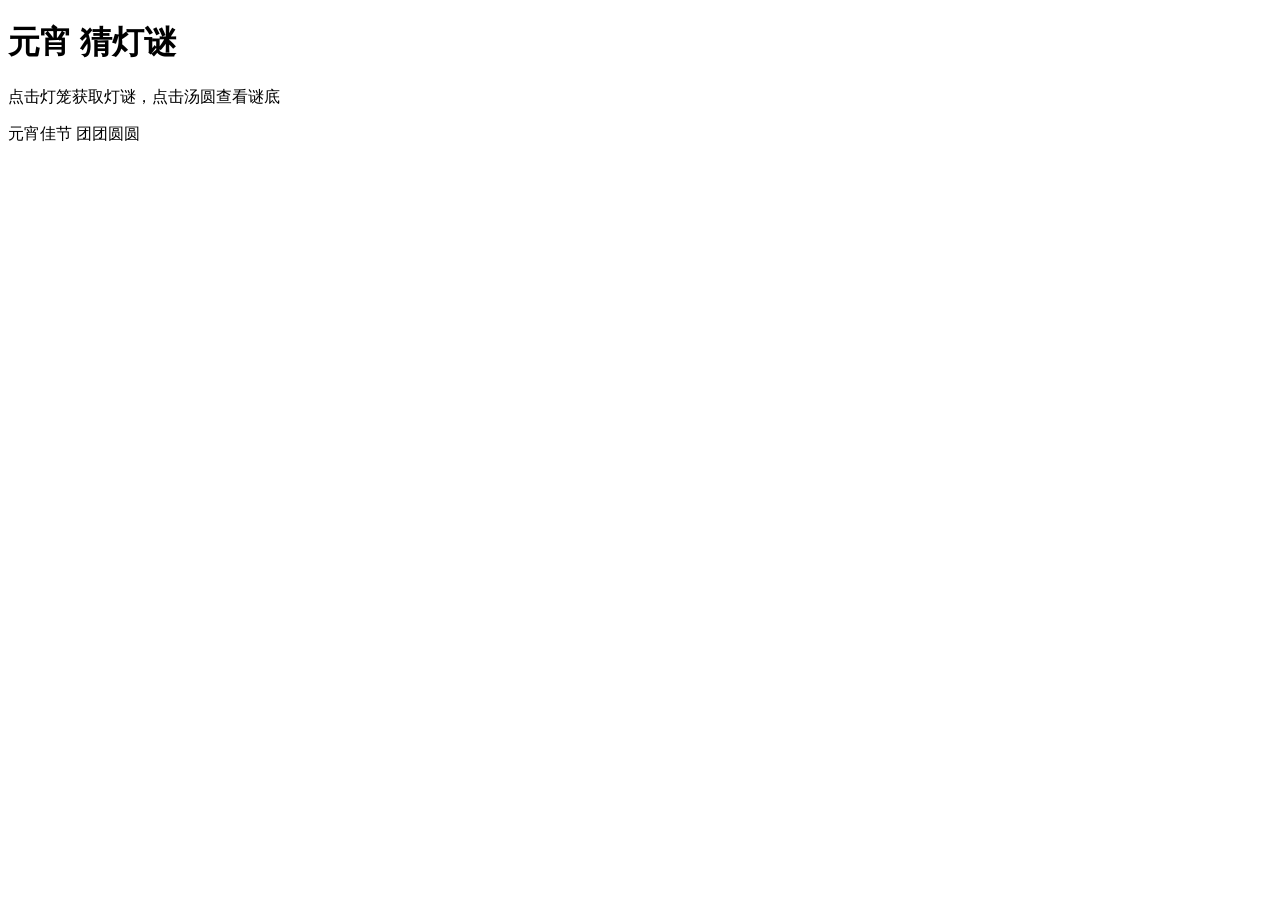
==== index.html @ fe891992 "小游戏01" ====
<!DOCTYPE html>
<html lang="zh-CN">
<head>
    <meta charset="UTF-8">
    <meta name="viewport" content="width=device-width, initial-scale=1.0">
    <title>元宵猜灯谜</title>
    <link rel="stylesheet" href="css/style.css?v=2">
</head>
<body>
    <div class="night-sky">
        <div class="stars"></div>
        <div class="moon"></div>
    </div>

    <div class="container">
        <h1 class="festival-title">
            <span class="title-simon">元宵</span>
            <span class="title-greeting"> 猜灯谜</span>
        </h1>

        <p class="game-instruction">点击灯笼获取灯谜，点击汤圆查看谜底</p>

        <div class="lanterns-container">
            <div class="lantern-row first-row">
                <div class="lantern">
                    <div class="lantern-body"></div>
                    <div class="lantern-fringe"></div>
                </div>
                <div class="lantern">
                    <div class="lantern-body"></div>
                    <div class="lantern-fringe"></div>
                </div>
                <div class="lantern">
                    <div class="lantern-body"></div>
                    <div class="lantern-fringe"></div>
                </div>
                <div class="lantern">
                    <div class="lantern-body"></div>
                    <div class="lantern-fringe"></div>
                </div>
            </div>

            <div class="lantern-row second-row">
                <div class="lantern">
                    <div class="lantern-body"></div>
                    <div class="lantern-fringe"></div>
                </div>
                <div class="lantern">
                    <div class="lantern-body"></div>
                    <div class="lantern-fringe"></div>
                </div>
                <div class="lantern">
                    <div class="lantern-body"></div>
                    <div class="lantern-fringe"></div>
                </div>
                <div class="lantern">
                    <div class="lantern-body"></div>
                    <div class="lantern-fringe"></div>
                </div>
            </div>
        </div>

        <div class="tangyuan-bowl">
            <div class="bowl">
                <div class="tangyuan tangyuan-1"></div>
                <div class="tangyuan tangyuan-2"></div>
                <div class="tangyuan tangyuan-3"></div>
                <div class="tangyuan tangyuan-4"></div>
                <div class="tangyuan tangyuan-5"></div>
                <div class="steam steam-1"></div>
                <div class="steam steam-2"></div>
                <div class="steam steam-3"></div>
            </div>
            <p class="bowl-text">元宵佳节 团团圆圆</p>
        </div>
    </div>

    <script src="js/script.js?v=2"></script>
</body>
</html>
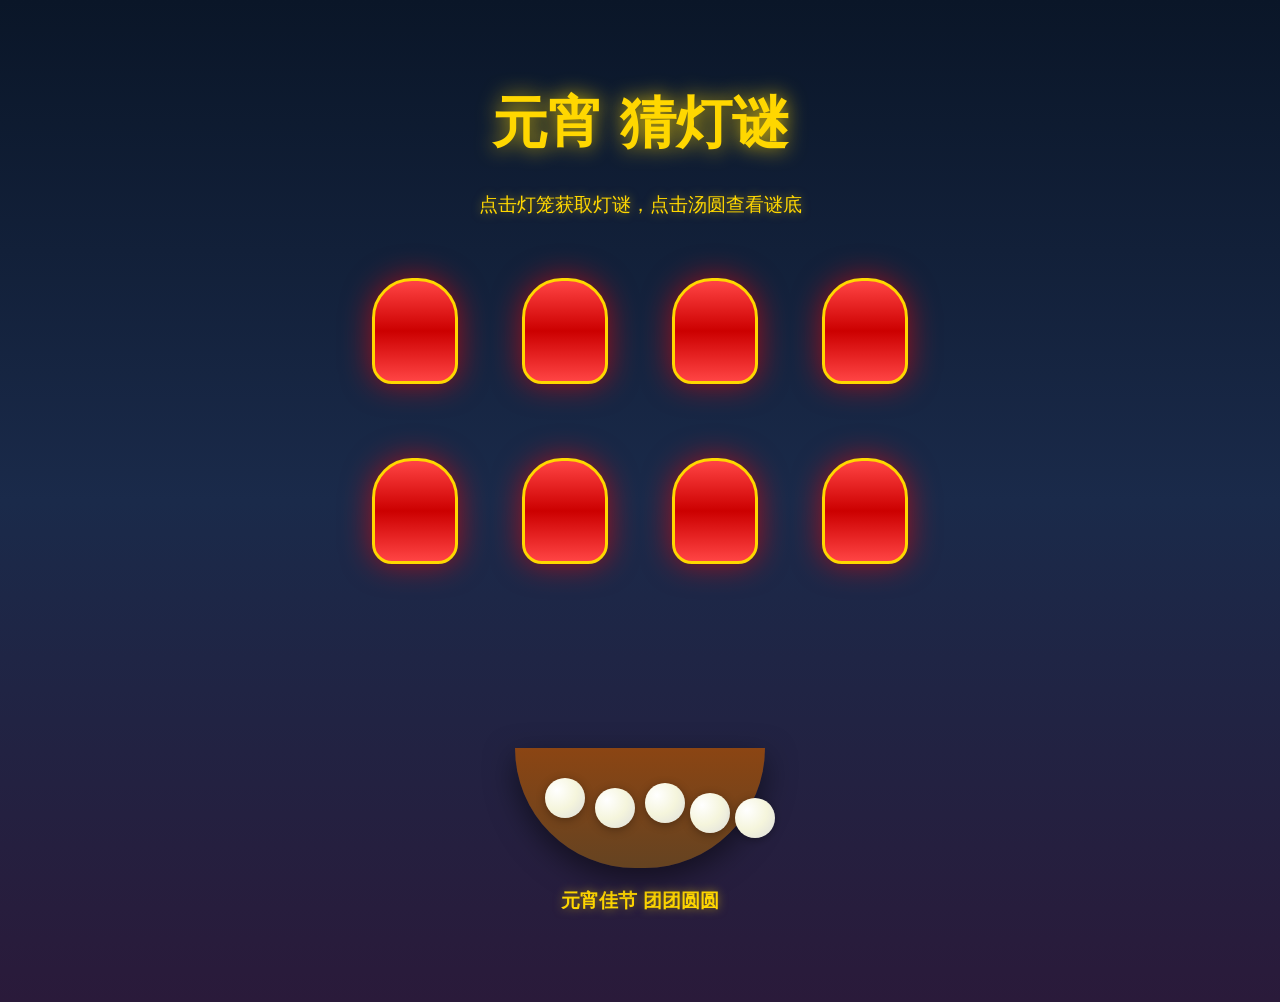
==== commit 77b45b68: "Add files via upload" ====
--- a/index.html
+++ b/index.html
@@ -4,7 +4,160 @@
     <meta charset="UTF-8">
     <meta name="viewport" content="width=device-width, initial-scale=1.0">
     <title>元宵猜灯谜</title>
-    <link rel="stylesheet" href="css/style.css?v=2">
+    <link rel="stylesheet" href="./css/style.css?v=2">
+    <style>
+        /* 添加内联样式作为备份 */
+        body {
+            font-family: 'Microsoft YaHei', 'SimHei', sans-serif;
+            min-height: 100vh;
+            overflow-x: hidden;
+            background: linear-gradient(180deg, #0a1628 0%, #1a2a4a 50%, #2a1a3a 100%);
+        }
+        .night-sky {
+            position: fixed;
+            top: 0;
+            left: 0;
+            width: 100%;
+            height: 100%;
+            z-index: -1;
+            overflow: hidden;
+        }
+        .container {
+            max-width: 800px;
+            margin: 0 auto;
+            padding: 40px 20px;
+            text-align: center;
+            position: relative;
+            z-index: 1;
+        }
+        .festival-title {
+            font-size: 3.5em;
+            margin-bottom: 30px;
+            color: #ffd700;
+            text-shadow: 0 0 20px rgba(255, 215, 0, 0.8);
+        }
+        .game-instruction {
+            color: #ffd700;
+            font-size: 1.2em;
+            margin: 20px 0;
+            text-shadow: 0 0 10px rgba(255, 215, 0, 0.5);
+        }
+        .lanterns-container {
+            margin: 30px 0;
+            padding: 20px;
+        }
+        .lantern-row {
+            display: flex;
+            justify-content: center;
+            gap: 30px;
+            margin-bottom: 30px;
+        }
+        .lantern {
+            position: relative;
+            animation: swing 3s ease-in-out infinite;
+            transform-origin: top center;
+            cursor: pointer;
+            z-index: 10;
+            padding: 10px;
+            min-width: 100px;
+            min-height: 130px;
+            display: flex;
+            flex-direction: column;
+            align-items: center;
+        }
+        .lantern-body {
+            width: 80px;
+            height: 100px;
+            background: linear-gradient(180deg, #ff4444, #cc0000, #ff4444);
+            border-radius: 40px 40px 20px 20px;
+            position: relative;
+            box-shadow: 0 0 30px rgba(255, 0, 0, 0.6);
+            border: 3px solid #ffd700;
+        }
+        .lantern-fringe {
+            width: 60px;
+            height: 20px;
+            margin: 0 auto;
+            position: relative;
+        }
+        .tangyuan-bowl {
+            margin: 40px auto;
+            max-width: 300px;
+            position: relative;
+            cursor: pointer;
+            padding-top: 60px;
+        }
+        .bowl {
+            width: 250px;
+            height: 120px;
+            background: linear-gradient(180deg, #8b4513, #654321);
+            border-radius: 0 0 125px 125px;
+            margin: 0 auto;
+            position: relative;
+            box-shadow: 0 10px 30px rgba(0, 0, 0, 0.5);
+        }
+        .tangyuan {
+            position: absolute;
+            width: 40px;
+            height: 40px;
+            background: radial-gradient(circle at 30% 30%, #fff, #f5f5dc, #ddd);
+            border-radius: 50%;
+            box-shadow: 0 2px 10px rgba(0, 0, 0, 0.3);
+        }
+        .tangyuan-1 { top: 30px; left: 30px; }
+        .tangyuan-2 { top: 40px; left: 80px; }
+        .tangyuan-3 { top: 35px; left: 130px; }
+        .tangyuan-4 { top: 45px; left: 175px; }
+        .tangyuan-5 { top: 50px; left: 220px; }
+        .bowl-text {
+            text-align: center;
+            margin-top: 20px;
+            color: #ffd700;
+            font-size: 1.2em;
+            font-weight: bold;
+            text-shadow: 0 0 10px rgba(255, 215, 0, 0.5);
+        }
+        @keyframes swing {
+            0%, 100% { transform: rotate(-3deg); }
+            50% { transform: rotate(3deg); }
+        }
+        .riddle-display {
+            position: absolute;
+            top: -60px;
+            left: 50%;
+            transform: translateX(-50%);
+            z-index: 100;
+            white-space: nowrap;
+        }
+        .riddle-content {
+            background: linear-gradient(135deg, #ffd700, #ff8c00);
+            color: #333;
+            padding: 15px 25px;
+            border-radius: 10px;
+            font-size: 1.1em;
+            font-weight: bold;
+            box-shadow: 0 5px 20px rgba(255, 215, 0, 0.6);
+            border: 2px solid #fff;
+        }
+        .answer-display {
+            position: absolute;
+            top: -50px;
+            left: 50%;
+            transform: translateX(-50%);
+            z-index: 100;
+            white-space: nowrap;
+        }
+        .answer-content {
+            background: linear-gradient(135deg, #ff6b6b, #ee5a5a);
+            color: #fff;
+            padding: 12px 20px;
+            border-radius: 8px;
+            font-size: 1.2em;
+            font-weight: bold;
+            box-shadow: 0 5px 20px rgba(255, 107, 107, 0.6);
+            border: 2px solid #fff;
+        }
+    </style>
 </head>
 <body>
     <div class="night-sky">
@@ -75,6 +228,6 @@
         </div>
     </div>
 
-    <script src="js/script.js?v=2"></script>
+    <script src="./js/script.js?v=2"></script>
 </body>
 </html>
